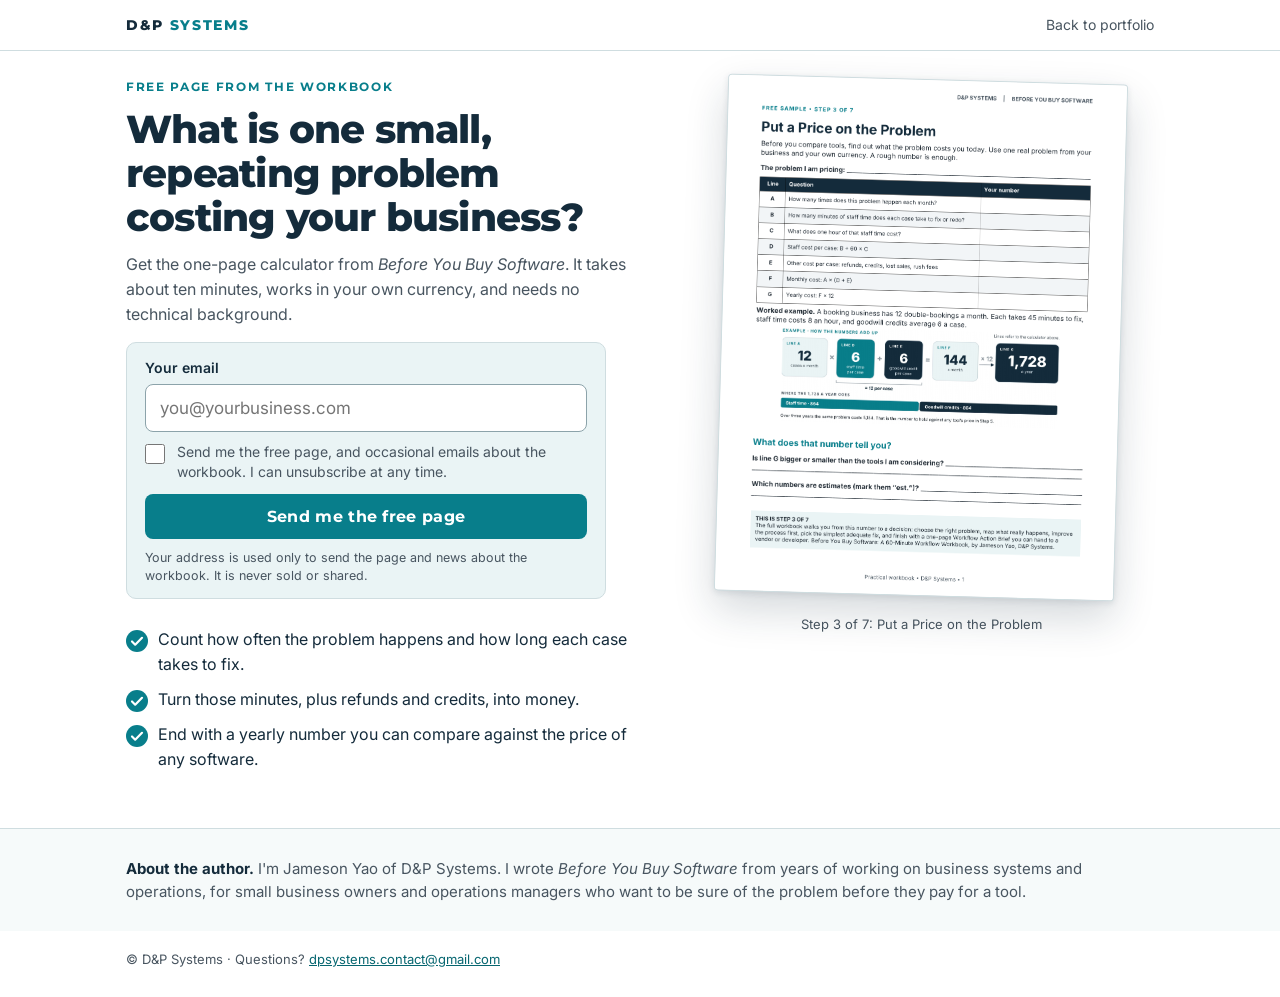
==== free-sample/index.html @ 6ee1249d "added page for workbook free page sample in exchange for an email address" ====
<!doctype html>
<html lang="en">
<head>
<meta charset="utf-8">
<meta name="viewport" content="width=device-width, initial-scale=1">
<title>Free Page: Put a Price on the Problem</title>
<meta name="description" content="A free one-page calculator from Before You Buy Software, the 60-minute workflow workbook for small business owners and operations managers.">
<meta property="og:title" content="Free page: Put a Price on the Problem">
<meta property="og:description" content="Work out what one repeating problem costs your business each year, before you spend on software.">
<meta property="og:type" content="website">
<meta property="og:image" content="https://dp-systems-portfolio.vercel.app/free-sample/preview.png">
<meta property="og:url" content="https://dp-systems-portfolio.vercel.app/free-sample/">
<meta name="twitter:card" content="summary_large_image">
<link rel="preconnect" href="https://fonts.googleapis.com">
<link rel="preconnect" href="https://fonts.gstatic.com" crossorigin>
<link rel="stylesheet" href="https://fonts.googleapis.com/css2?family=Inter:wght@400;500;600&family=Montserrat:wght@600;700;800&display=swap">
<style>
:root {
  --ink: #142B3B;
  --teal: #087E8B;
  --teal-dark: #066670;
  --pale: #EAF4F5;
  --amber: #E8912D;
  --muted: #485560;
  --line: #CFDDE0;
  --bg: #FFFFFF;
  --head: "Montserrat", "Segoe UI", system-ui, sans-serif;
  --body: "Inter", "Segoe UI", system-ui, sans-serif;
  color-scheme: light;
}
* { box-sizing: border-box; }
html { -webkit-text-size-adjust: 100%; }
body { margin: 0; background: var(--bg); color: var(--ink); font: 400 16px/1.55 var(--body); }
a { color: var(--teal-dark); }

.wrap { max-width: 1060px; margin: 0 auto; padding: 0 16px; }

header.top { border-bottom: 1px solid var(--line); }
header.top .wrap { display: flex; justify-content: space-between; align-items: center; padding-block: 14px; gap: 12px; }
.brand { font: 800 14px/1 var(--head); letter-spacing: .12em; text-transform: uppercase; color: var(--ink); text-decoration: none; }
.brand span { color: var(--teal); }
.back { font-size: 14px; color: var(--muted); text-decoration: none; }
.back:hover { text-decoration: underline; }

main .wrap { display: grid; grid-template-columns: 1.05fr .95fr; gap: 48px; align-items: start; padding-block: 28px 56px; }

.eyebrow { font: 700 12px/1.3 var(--head); letter-spacing: .14em; text-transform: uppercase; color: var(--teal); margin: 0 0 14px; }
h1 { font: 800 clamp(1.7rem, 3.3vw, 2.45rem)/1.12 var(--head); letter-spacing: -.02em; margin: 0 0 12px; text-wrap: balance; }
.lede { color: var(--muted); margin: 0 0 16px; max-width: 34em; }

ul.points { list-style: none; margin: 28px 0 0; padding: 0; display: grid; gap: 10px; }
ul.points li { display: grid; grid-template-columns: 22px 1fr; gap: 10px; align-items: start; }
ul.points svg { width: 22px; height: 22px; margin-top: 3px; }

form { background: var(--pale); border: 1px solid var(--line); border-radius: 10px; padding: 16px 18px 14px; max-width: 30em; }
label.field { display: block; font: 600 14px/1.3 var(--body); margin-bottom: 6px; }
input[type="email"] { width: 100%; font: 400 17px/1.3 var(--body); padding: 12px 14px; border: 1.5px solid #8CA3AA; border-radius: 8px; background: #fff; color: var(--ink); }
input[type="email"]:focus-visible, .consent input:focus-visible, button:focus-visible, .dl:focus-visible { outline: 3px solid var(--amber); outline-offset: 2px; }
.consent { display: grid; grid-template-columns: 22px 1fr; gap: 10px; margin: 10px 0 12px; font-size: 14px; line-height: 1.45; color: var(--muted); }
.consent input { width: 20px; height: 20px; margin: 2px 0 0; accent-color: var(--teal); }
.hp { position: absolute; left: -9999px; width: 1px; height: 1px; overflow: hidden; }

button, .dl { display: inline-block; width: 100%; text-align: center; font: 700 16px/1.2 var(--head); letter-spacing: .02em; padding: 13px 20px; border: 0; border-radius: 8px; background: var(--teal); color: #fff; cursor: pointer; text-decoration: none; }
button:hover, .dl:hover { background: var(--teal-dark); }
button[disabled] { opacity: .65; cursor: wait; }
.err { color: #9A2B0F; font-size: 14px; margin: 0; }
.err:not(:empty) { margin-top: 10px; }
.fine { font-size: 12.5px; line-height: 1.4; color: var(--muted); margin: 10px 0 0; }

.done { background: var(--pale); border: 1px solid var(--line); border-left: 5px solid var(--teal); border-radius: 10px; padding: 18px 20px; max-width: 30em; }
.done h2 { font: 800 1.35rem/1.2 var(--head); margin: 0 0 8px; }
.done p { margin: 0 0 16px; color: var(--muted); }
.done h2:focus { outline: none; }

figure.sheet { margin: 0; justify-self: center; }
figure.sheet img { display: block; width: 100%; max-width: 400px; height: auto; border: 1px solid var(--line); border-radius: 4px; box-shadow: 0 18px 40px rgba(20,43,59,.18), 0 2px 6px rgba(20,43,59,.1); transform: rotate(1.6deg); background: #fff; }
figure.sheet figcaption { text-align: center; font-size: 13px; color: var(--muted); margin-top: 18px; }

.author { border-top: 1px solid var(--line); background: #F6FAFA; }
.author .wrap { display: block; padding-block: 28px; font-size: 15px; color: var(--muted); }
.author strong { color: var(--ink); }
footer { font-size: 13px; color: var(--muted); }
footer .wrap { display: block; padding-block: 18px 28px; }

@media (max-width: 860px) {
  main .wrap { grid-template-columns: 1fr; gap: 32px; padding-block: 24px 40px; }
  figure.sheet { order: 2; }
  figure.sheet img { transform: none; max-width: 360px; }
}
@media (prefers-reduced-motion: no-preference) {
  button, .dl { transition: background .15s ease; }
}
</style>
</head>
<body>

<header class="top">
  <div class="wrap">
    <a class="brand" href="/">D&amp;P <span>Systems</span></a>
    <a class="back" href="/">Back to portfolio</a>
  </div>
</header>

<main>
  <div class="wrap">
    <div>
      <p class="eyebrow">Free page from the workbook</p>
      <h1>What is one small, repeating problem costing your business?</h1>
      <p class="lede">Get the one-page calculator from <em>Before You Buy Software</em>. It takes about ten minutes, works in your own currency, and needs no technical background.</p>

      <form id="form" novalidate>
        <label class="field" for="email">Your email</label>
        <input id="email" name="email" type="email" inputmode="email" autocomplete="email" placeholder="you@yourbusiness.com" required aria-describedby="err">
        <div class="hp" aria-hidden="true">
          <label>Leave this empty <input type="text" name="website" tabindex="-1" autocomplete="off"></label>
        </div>
        <label class="consent">
          <input type="checkbox" id="consent" name="consent" required>
          <span>Send me the free page, and occasional emails about the workbook. I can unsubscribe at any time.</span>
        </label>
        <button type="submit" id="submit">Send me the free page</button>
        <p class="err" id="err" role="alert"></p>
        <p class="fine">Your address is used only to send the page and news about the workbook. It is never sold or shared.</p>
        <noscript><p class="err">This form needs JavaScript. Please enable it, or write to <a href="mailto:dpsystems.contact@gmail.com">dpsystems.contact@gmail.com</a> and I will send the page.</p></noscript>
      </form>

      <div class="done" id="done" hidden>
        <h2 id="done-title" tabindex="-1">Thank you. Your page is ready.</h2>
        <p>Print it and fill it in by hand, or type into it on screen. Start with the one problem that annoys you most.</p>
        <a class="dl" href="/free-sample/put-a-price-on-the-problem.pdf" download>Download the free page (PDF)</a>
      </div>

      <ul class="points">
        <li>
          <svg viewBox="0 0 22 22" aria-hidden="true"><circle cx="11" cy="11" r="11" fill="#087E8B"/><path d="M6 11.5l3.2 3.2L16 7.8" fill="none" stroke="#fff" stroke-width="2.2" stroke-linecap="round" stroke-linejoin="round"/></svg>
          <span>Count how often the problem happens and how long each case takes to fix.</span>
        </li>
        <li>
          <svg viewBox="0 0 22 22" aria-hidden="true"><circle cx="11" cy="11" r="11" fill="#087E8B"/><path d="M6 11.5l3.2 3.2L16 7.8" fill="none" stroke="#fff" stroke-width="2.2" stroke-linecap="round" stroke-linejoin="round"/></svg>
          <span>Turn those minutes, plus refunds and credits, into money.</span>
        </li>
        <li>
          <svg viewBox="0 0 22 22" aria-hidden="true"><circle cx="11" cy="11" r="11" fill="#087E8B"/><path d="M6 11.5l3.2 3.2L16 7.8" fill="none" stroke="#fff" stroke-width="2.2" stroke-linecap="round" stroke-linejoin="round"/></svg>
          <span>End with a yearly number you can compare against the price of any software.</span>
        </li>
      </ul>
    </div>

    <figure class="sheet">
      <img src="/free-sample/preview.png" width="1105" height="1430" alt="Preview of the free page: a seven-line cost calculator, followed by a worked example showing a problem that happens 12 times a month costing 1,728 a year.">
      <figcaption>Step 3 of 7: Put a Price on the Problem</figcaption>
    </figure>
  </div>
</main>

<section class="author">
  <div class="wrap">
    <strong>About the author.</strong> I'm Jameson Yao of D&amp;P Systems. I wrote <em>Before You Buy Software</em> from years of working on business systems and operations, for small business owners and operations managers who want to be sure of the problem before they pay for a tool.
  </div>
</section>

<footer>
  <div class="wrap">
    &copy; D&amp;P Systems &middot; Questions? <a href="mailto:dpsystems.contact@gmail.com">dpsystems.contact@gmail.com</a>
  </div>
</footer>

<script>
(function () {
  var form = document.getElementById('form');
  var email = document.getElementById('email');
  var consent = document.getElementById('consent');
  var btn = document.getElementById('submit');
  var err = document.getElementById('err');
  var done = document.getElementById('done');
  var title = document.getElementById('done-title');
  var RE = /^[^\s@]+@[^\s@]+\.[^\s@]{2,}$/;

  function show(msg) { err.textContent = msg || ''; }

  form.addEventListener('submit', function (e) {
    e.preventDefault();
    show('');
    var v = email.value.trim();
    if (!RE.test(v)) { show('Please enter a valid email address.'); email.focus(); return; }
    if (!consent.checked) { show('Please tick the box so I know you agree to receive the page and emails.'); consent.focus(); return; }

    btn.disabled = true;
    btn.textContent = 'Sending...';
    fetch('/api/subscribe', {
      method: 'POST',
      headers: { 'Content-Type': 'application/json' },
      body: JSON.stringify({ email: v, consent: true, website: form.elements.website.value })
    }).then(function (r) {
      return r.json().catch(function () { return {}; }).then(function (data) { return { ok: r.ok && data.ok, data: data }; });
    }).then(function (res) {
      if (res.ok) {
        form.hidden = true;
        done.hidden = false;
        title.focus();
      } else {
        show((res.data && res.data.error) || 'Something went wrong. Please try again.');
        btn.disabled = false;
        btn.textContent = 'Send me the free page';
      }
    }).catch(function () {
      show('Could not connect. Please check your internet and try again.');
      btn.disabled = false;
      btn.textContent = 'Send me the free page';
    });
  });
})();
</script>
</body>
</html>
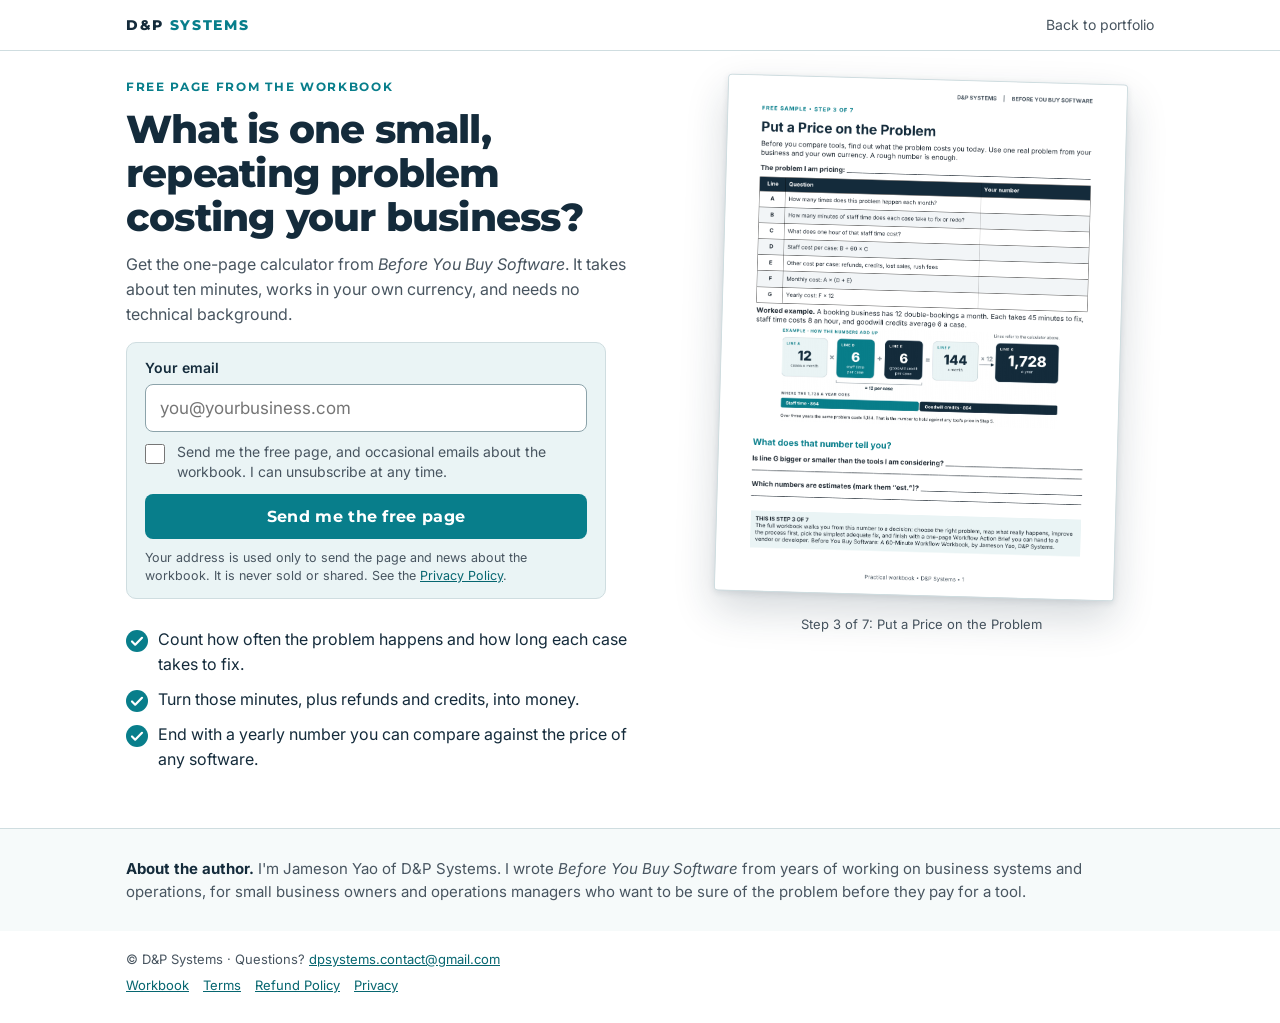
==== commit a04c02c5: "added policies required by lemon squeezy" ====
--- a/free-sample/index.html
+++ b/free-sample/index.html
@@ -71,6 +71,11 @@
 .done h2 { font: 800 1.35rem/1.2 var(--head); margin: 0 0 8px; }
 .done p { margin: 0 0 16px; color: var(--muted); }
 .done h2:focus { outline: none; }
+.upsell { margin: 18px 0 0; padding-top: 14px; border-top: 1px solid var(--line); font-size: 15px; }
+.upsell p { margin: 0 0 10px; }
+.upsell a.more { font-weight: 600; }
+.footer-links { margin-top: 6px; }
+.footer-links a { margin-right: 14px; }
 
 figure.sheet { margin: 0; justify-self: center; }
 figure.sheet img { display: block; width: 100%; max-width: 400px; height: auto; border: 1px solid var(--line); border-radius: 4px; box-shadow: 0 18px 40px rgba(20,43,59,.18), 0 2px 6px rgba(20,43,59,.1); transform: rotate(1.6deg); background: #fff; }
@@ -120,7 +125,7 @@
         </label>
         <button type="submit" id="submit">Send me the free page</button>
         <p class="err" id="err" role="alert"></p>
-        <p class="fine">Your address is used only to send the page and news about the workbook. It is never sold or shared.</p>
+        <p class="fine">Your address is used only to send the page and news about the workbook. It is never sold or shared. See the <a href="/privacy.html">Privacy Policy</a>.</p>
         <noscript><p class="err">This form needs JavaScript. Please enable it, or write to <a href="mailto:dpsystems.contact@gmail.com">dpsystems.contact@gmail.com</a> and I will send the page.</p></noscript>
       </form>
 
@@ -128,6 +133,10 @@
         <h2 id="done-title" tabindex="-1">Thank you. Your page is ready.</h2>
         <p>Print it and fill it in by hand, or type into it on screen. Start with the one problem that annoys you most.</p>
         <a class="dl" href="/free-sample/put-a-price-on-the-problem.pdf" download>Download the free page (PDF)</a>
+        <div class="upsell">
+          <p>Want all seven steps? <em>Before You Buy Software</em> is the full 24-page workbook, US$17.</p>
+          <a class="more" href="/before-you-buy-software.html">See the full workbook</a>
+        </div>
       </div>
 
       <ul class="points">
@@ -162,6 +171,7 @@
 <footer>
   <div class="wrap">
     &copy; D&amp;P Systems &middot; Questions? <a href="mailto:dpsystems.contact@gmail.com">dpsystems.contact@gmail.com</a>
+    <div class="footer-links"><a href="/before-you-buy-software.html">Workbook</a><a href="/terms.html">Terms</a><a href="/refund-policy.html">Refund Policy</a><a href="/privacy.html">Privacy</a></div>
   </div>
 </footer>
 
